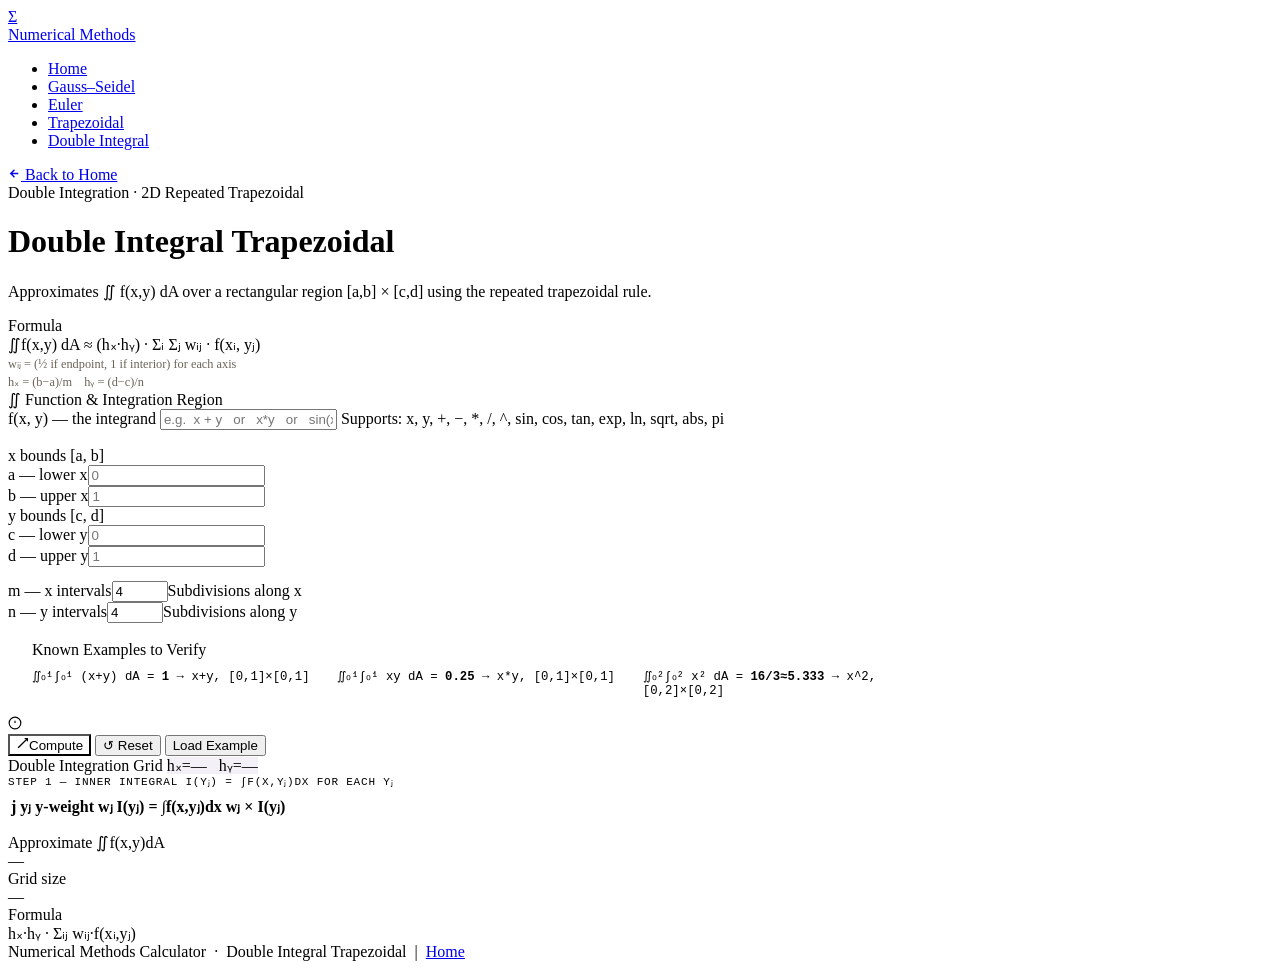
==== double-integral.html @ 56aa22df "Add files via upload" ====
<!DOCTYPE html>
<html lang="en">
<head>
  <meta charset="UTF-8"/>
  <meta name="viewport" content="width=device-width, initial-scale=1.0"/>
  <title>Double Integral Trapezoidal · NMC</title>
  <link rel="stylesheet" href="style.css"/>
</head>
<body class="page-dtrap">

<nav class="navbar">
  <a href="index.html" class="nav-brand">
    <div class="nav-brand-icon">Σ</div>
    <span class="nav-brand-text">Numerical Methods</span>
  </a>
  <ul class="nav-links">
    <li><a href="index.html">Home</a></li>
    <li><a href="gauss-seidel.html">Gauss–Seidel</a></li>
    <li><a href="euler.html">Euler</a></li>
    <li><a href="trapezoidal.html">Trapezoidal</a></li>
    <li><a href="double-integral.html" class="active">Double Integral</a></li>
  </ul>
</nav>

<div class="wrap">
<div class="calc-page">

  <a href="index.html" class="back-link">
    <svg width="13" height="13" viewBox="0 0 24 24" fill="none" stroke="currentColor" stroke-width="2.5"><path d="M19 12H5M12 19l-7-7 7-7"/></svg>
    Back to Home
  </a>

  <div class="page-eyebrow">Double Integration · 2D Repeated Trapezoidal</div>
  <h1 class="page-title">Double Integral Trapezoidal</h1>
  <p class="page-subtitle">Approximates ∬ f(x,y) dA over a rectangular region [a,b] × [c,d] using the repeated trapezoidal rule.</p>

  <div class="formula-card" style="border-left-color:var(--violet)">
    <span class="formula-label">Formula</span>
    <div class="formula-text">
      ∬f(x,y) dA ≈ (hₓ·hᵧ) · Σᵢ Σⱼ wᵢⱼ · f(xᵢ, yⱼ)<br>
      <span style="font-size:.77rem;color:#6b6358">wᵢⱼ = (½ if endpoint, 1 if interior) for each axis<br>hₓ = (b−a)/m &nbsp;&nbsp; hᵧ = (d−c)/n</span>
    </div>
  </div>

  <div class="form-panel">
    <div class="panel-heading"><span class="picon">∬</span> Function &amp; Integration Region</div>
    <div class="form-group" style="margin-bottom:1.1rem">
      <label class="form-label">f(x, y) — the integrand</label>
      <input class="form-input" type="text" id="dtrap-f" placeholder="e.g.  x + y   or   x*y   or   sin(x)*cos(y)"/>
      <span class="form-hint">Supports: x, y, +, −, *, /, ^, sin, cos, tan, exp, ln, sqrt, abs, pi</span>
    </div>
    <div class="form-row cols-2" style="margin-bottom:.85rem">
      <div>
        <div class="fsec">x bounds [a, b]</div>
        <div class="form-row cols-2">
          <div class="form-group"><label class="form-label">a — lower x</label><input class="form-input" type="number" id="dtrap-a" placeholder="0" step="any"/></div>
          <div class="form-group"><label class="form-label">b — upper x</label><input class="form-input" type="number" id="dtrap-b" placeholder="1" step="any"/></div>
        </div>
      </div>
      <div>
        <div class="fsec">y bounds [c, d]</div>
        <div class="form-row cols-2">
          <div class="form-group"><label class="form-label">c — lower y</label><input class="form-input" type="number" id="dtrap-c" placeholder="0" step="any"/></div>
          <div class="form-group"><label class="form-label">d — upper y</label><input class="form-input" type="number" id="dtrap-d" placeholder="1" step="any"/></div>
        </div>
      </div>
    </div>
    <div class="form-row cols-2">
      <div class="form-group"><label class="form-label">m — x intervals</label><input class="form-input" type="number" id="dtrap-m" value="4" min="1" max="100"/><span class="form-hint">Subdivisions along x</span></div>
      <div class="form-group"><label class="form-label">n — y intervals</label><input class="form-input" type="number" id="dtrap-n" value="4" min="1" max="100"/><span class="form-hint">Subdivisions along y</span></div>
    </div>
  </div>

  <div class="form-panel" style="padding:1.1rem 1.5rem">
    <div class="panel-heading" style="margin-bottom:.65rem">Known Examples to Verify</div>
    <div style="display:grid;grid-template-columns:repeat(auto-fill,minmax(260px,1fr));gap:.35rem">
      <div style="font-family:'Source Code Pro',monospace;font-size:.77rem;color:var(--ink3)">∬₀¹∫₀¹ (x+y) dA = <b style="color:var(--violet)">1</b> → x+y, [0,1]×[0,1]</div>
      <div style="font-family:'Source Code Pro',monospace;font-size:.77rem;color:var(--ink3)">∬₀¹∫₀¹ xy dA = <b style="color:var(--violet)">0.25</b> → x*y, [0,1]×[0,1]</div>
      <div style="font-family:'Source Code Pro',monospace;font-size:.77rem;color:var(--ink3)">∬₀²∫₀² x² dA = <b style="color:var(--violet)">16/3≈5.333</b> → x^2, [0,2]×[0,2]</div>
    </div>
  </div>

  <div class="error-banner" id="dtrap-error"><svg width="14" height="14" viewBox="0 0 24 24" fill="none" stroke="currentColor" stroke-width="2"><circle cx="12" cy="12" r="10"/><line x1="12" y1="8" x2="12" y2="12"/><line x1="12" y1="16" x2="12.01" y2="16"/></svg><span></span></div>

  <div class="btn-group">
    <button class="btn-primary" style="background:var(--violet)" onclick="DT.run()"><svg width="13" height="13" viewBox="0 0 24 24" fill="none" stroke="currentColor" stroke-width="2.5"><polyline points="16 3 21 3 21 8"/><line x1="4" y1="20" x2="21" y2="3"/></svg>Compute</button>
    <button class="btn-secondary" onclick="DT.reset()">↺ Reset</button>
    <button class="btn-secondary" onclick="DT.example()">Load Example</button>
  </div>

  <div class="results-section" id="dtrap-results">
    <div class="res-header">
      <span class="res-title">Double Integration Grid</span>
      <span class="res-badge" style="color:var(--violet);border-color:rgba(107,63,160,.2);background:rgba(107,63,160,.08)">hₓ=<span id="dt-hx">—</span> &nbsp; hᵧ=<span id="dt-hy">—</span></span>
    </div>

    <div style="margin-bottom:.85rem">
      <div style="font-family:'Source Code Pro',monospace;font-size:.69rem;color:var(--ink4);text-transform:uppercase;letter-spacing:.07em;margin-bottom:.4rem">Step 1 — Inner integral I(yⱼ) = ∫f(x,yⱼ)dx for each yⱼ</div>
      <div class="table-wrapper"><table>
        <thead><tr><th>j</th><th>yⱼ</th><th>y-weight wⱼ</th><th>I(yⱼ) = ∫f(x,yⱼ)dx</th><th>wⱼ × I(yⱼ)</th></tr></thead>
        <tbody id="dt-tbody-y"></tbody>
      </table></div>
    </div>

    <div id="dt-grid-wrap" style="display:none;margin-bottom:.85rem">
      <div style="font-family:'Source Code Pro',monospace;font-size:.69rem;color:var(--ink4);text-transform:uppercase;letter-spacing:.07em;margin-bottom:.4rem">Full f(xᵢ, yⱼ) Evaluation Grid</div>
      <div class="table-wrapper" style="overflow-x:auto"><table id="dt-grid-table"></table></div>
    </div>
    <button class="btn-secondary" id="dt-toggle-btn" onclick="DT.toggleGrid()" style="margin-bottom:1rem;display:none">Show Full Grid</button>

    <div class="final-panel">
      <div><div class="rb-label">Approximate ∬f(x,y)dA</div><div class="rb-value v" id="dt-final">—</div></div>
      <div><div class="rb-label">Grid size</div><div class="rb-value sm" id="dt-grid-size">—</div></div>
      <div><div class="rb-label">Formula</div><div class="rb-value sm">hₓ·hᵧ · Σᵢⱼ wᵢⱼ·f(xᵢ,yⱼ)</div></div>
    </div>
  </div>

</div>
</div>

<footer>Numerical Methods Calculator &nbsp;·&nbsp; Double Integral Trapezoidal &nbsp;|&nbsp; <a href="index.html">Home</a></footer>

<script src="script.js"></script>
</body>
</html>
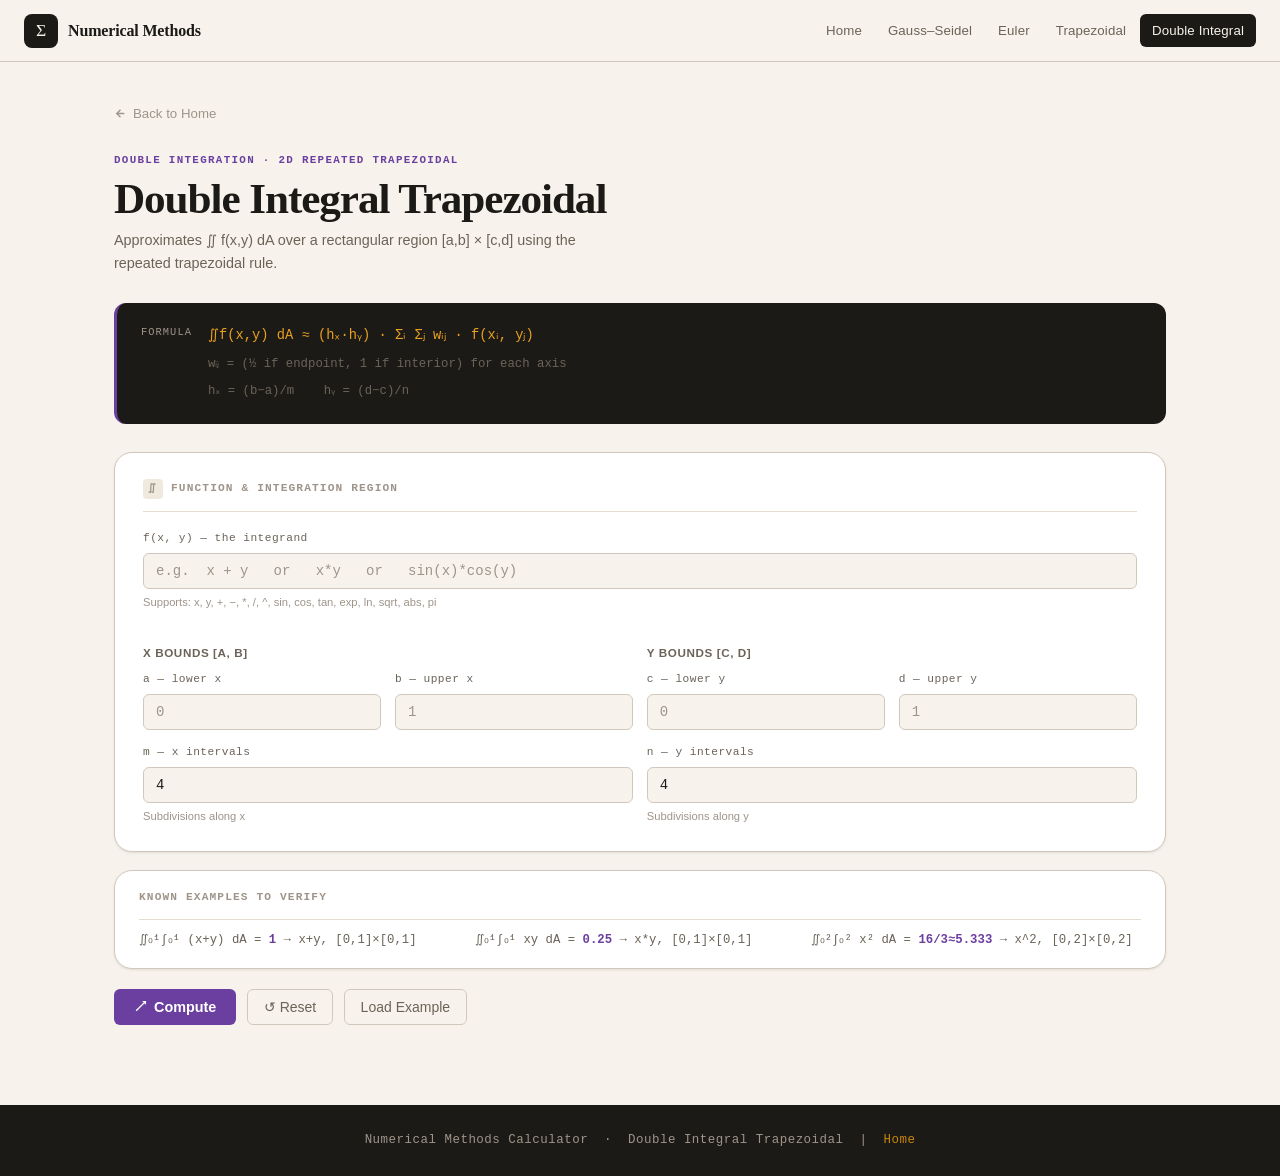
==== commit 96a33184: "Update double-integral.html" ====
--- a/double-integral.html
+++ b/double-integral.html
@@ -4,7 +4,7 @@
   <meta charset="UTF-8"/>
   <meta name="viewport" content="width=device-width, initial-scale=1.0"/>
   <title>Double Integral Trapezoidal · NMC</title>
-  <link rel="stylesheet" href="style.css"/>
+  <link rel="stylesheet" href="Style.css"/>
 </head>
 <body class="page-dtrap">
 
@@ -122,4 +122,4 @@
 
 <script src="script.js"></script>
 </body>
-</html>+</html>
--- a/Style.css
+++ b/Style.css
@@ -0,0 +1,192 @@
+@import url('https://fonts.googleapis.com/css2?family=Playfair+Display:ital,wght@0,400;0,600;0,700;1,400;1,600&family=Source+Code+Pro:wght@300;400;500;600&family=Lato:wght@300;400;700&display=swap');
+
+/* ═══════════════════════════════════════════════════════
+   DESIGN TOKENS
+═══════════════════════════════════════════════════════ */
+:root {
+  --cream:      #f7f3ec;
+  --cream2:     #efe9de;
+  --cream3:     #e5ddd0;
+  --parchment:  #d9cfc0;
+  --ink:        #1c1a16;
+  --ink2:       #3a3630;
+  --ink3:       #6b6358;
+  --ink4:       #9e948a;
+  --amber:      #c8860a;
+  --amber2:     #e8a020;
+  --amber-pale: #fdf0d5;
+  --teal:       #1a7a6e;
+  --teal-pale:  #e6f4f2;
+  --rust:       #b84a2a;
+  --rust-pale:  #faeee9;
+  --violet:     #6b3fa0;
+  --violet-pale:#f0eaf8;
+  --border:     #d0c8bc;
+  --shadow-sm:  0 1px 3px rgba(28,26,22,.08),0 1px 2px rgba(28,26,22,.04);
+  --shadow-md:  0 4px 16px rgba(28,26,22,.10),0 2px 4px rgba(28,26,22,.06);
+  --shadow-lg:  0 12px 40px rgba(28,26,22,.14),0 4px 8px rgba(28,26,22,.08);
+  --r-sm: 6px; --r-md: 12px; --r-lg: 18px;
+  --tr: 220ms cubic-bezier(.4,0,.2,1);
+}
+*,*::before,*::after{box-sizing:border-box;margin:0;padding:0}
+html{scroll-behavior:smooth;font-size:16px}
+body{font-family:'Lato',sans-serif;font-weight:300;background:var(--cream);color:var(--ink2);min-height:100vh;line-height:1.6;overflow-x:hidden}
+
+/* ── NAVBAR ── */
+.navbar{position:sticky;top:0;z-index:100;background:rgba(247,243,236,.93);backdrop-filter:blur(16px);border-bottom:1px solid var(--border);padding:0 1.5rem;display:flex;align-items:center;justify-content:space-between;height:62px}
+.nav-brand{display:flex;align-items:center;gap:10px;text-decoration:none;color:var(--ink)}
+.nav-brand-icon{width:34px;height:34px;background:var(--ink);border-radius:8px;display:flex;align-items:center;justify-content:center;font-family:'Playfair Display',serif;font-size:1.1rem;color:var(--cream);flex-shrink:0}
+.nav-brand-text{font-family:'Playfair Display',serif;font-size:1rem;font-weight:600;color:var(--ink);letter-spacing:-.01em}
+.nav-links{display:flex;align-items:center;gap:2px;list-style:none}
+.nav-links a{display:block;padding:6px 12px;border-radius:var(--r-sm);text-decoration:none;font-size:.83rem;font-weight:400;color:var(--ink3);transition:var(--tr);letter-spacing:.01em}
+.nav-links a:hover{background:var(--cream2);color:var(--ink)}
+.nav-links a.active{background:var(--ink);color:var(--cream)}
+
+/* ── CONTAINER ── */
+.wrap{max-width:1100px;margin:0 auto;padding:0 1.5rem}
+
+/* ── HOME HERO ── */
+.home-hero{text-align:center;padding:4rem 1rem 2.5rem}
+.hero-eyebrow{display:inline-flex;align-items:center;gap:8px;font-family:'Source Code Pro',monospace;font-size:.72rem;font-weight:500;letter-spacing:.12em;text-transform:uppercase;color:var(--amber);background:var(--amber-pale);border:1px solid rgba(200,134,10,.2);border-radius:100px;padding:5px 14px;margin-bottom:1.5rem}
+.hero-eyebrow::before{content:'';width:5px;height:5px;background:var(--amber);border-radius:50%;animation:blink 2.5s ease-in-out infinite}
+@keyframes blink{0%,100%{opacity:1}50%{opacity:.25}}
+.hero-title{font-family:'Playfair Display',serif;font-size:clamp(2.3rem,5vw,3.7rem);font-weight:700;line-height:1.08;color:var(--ink);letter-spacing:-.025em;margin-bottom:1.2rem}
+.hero-title em{font-style:italic;color:var(--amber)}
+.hero-desc{font-size:1.05rem;color:var(--ink3);max-width:520px;margin:0 auto 2.5rem;font-weight:300;line-height:1.7}
+.stats-bar{display:flex;align-items:center;justify-content:center;gap:2.5rem;padding:1.2rem 1rem;margin-bottom:2.5rem;border-top:1px solid var(--cream3);border-bottom:1px solid var(--cream3);flex-wrap:wrap}
+.stat-item{text-align:center}
+.stat-num{font-family:'Playfair Display',serif;font-size:1.6rem;font-weight:700;color:var(--ink);line-height:1}
+.stat-label{font-family:'Source Code Pro',monospace;font-size:.65rem;letter-spacing:.08em;text-transform:uppercase;color:var(--ink4);margin-top:3px}
+.stat-sep{width:1px;height:36px;background:var(--cream3)}
+.section-divider{display:flex;align-items:center;gap:1rem;margin-bottom:2rem}
+.sdl{flex:1;height:1px;background:var(--border)}
+.sdlabel{font-family:'Source Code Pro',monospace;font-size:.7rem;letter-spacing:.1em;text-transform:uppercase;color:var(--ink4)}
+
+/* ── CARDS ── */
+.cards-grid{display:grid;grid-template-columns:repeat(auto-fit,minmax(250px,1fr));gap:1.25rem;padding-bottom:4rem}
+.calc-card{background:#fff;border:1px solid var(--border);border-radius:var(--r-lg);padding:1.75rem;display:flex;flex-direction:column;box-shadow:var(--shadow-sm);transition:var(--tr);position:relative;overflow:hidden;cursor:pointer}
+.calc-card::after{content:'';position:absolute;bottom:0;left:0;right:0;height:3px;background:var(--card-accent,var(--amber));transform:scaleX(0);transform-origin:left;transition:transform .3s cubic-bezier(.34,1.56,.64,1)}
+.calc-card:hover{transform:translateY(-3px);box-shadow:var(--shadow-lg);border-color:var(--card-accent,var(--amber))}
+.calc-card:hover::after{transform:scaleX(1)}
+.calc-card:nth-child(1){--card-accent:var(--amber)}
+.calc-card:nth-child(2){--card-accent:var(--teal)}
+.calc-card:nth-child(3){--card-accent:var(--rust)}
+.calc-card:nth-child(4){--card-accent:var(--violet)}
+.card-num{font-family:'Playfair Display',serif;font-size:2.8rem;font-weight:700;color:var(--cream3);line-height:1;margin-bottom:.85rem;letter-spacing:-.04em;user-select:none}
+.card-tag{font-family:'Source Code Pro',monospace;font-size:.68rem;font-weight:600;letter-spacing:.1em;text-transform:uppercase;color:var(--card-accent,var(--amber));margin-bottom:.4rem}
+.card-title{font-family:'Playfair Display',serif;font-size:1.3rem;font-weight:600;color:var(--ink);margin-bottom:.6rem;line-height:1.25}
+.card-desc{font-size:.875rem;color:var(--ink3);line-height:1.65;flex:1;margin-bottom:1.25rem}
+.card-formula-chip{display:inline-flex;align-items:center;background:var(--cream2);border:1px solid var(--border);border-radius:var(--r-sm);padding:5px 10px;font-family:'Source Code Pro',monospace;font-size:.73rem;color:var(--ink3);margin-bottom:1.25rem}
+.btn-card{display:inline-flex;align-items:center;justify-content:center;gap:8px;background:var(--card-accent,var(--amber));color:#fff;text-decoration:none;border:none;border-radius:var(--r-sm);padding:10px 18px;font-family:'Lato',sans-serif;font-size:.875rem;font-weight:700;cursor:pointer;transition:var(--tr);width:100%}
+.btn-card:hover{opacity:.87;transform:translateY(-1px)}
+.btn-card svg{transition:transform .2s ease}
+.btn-card:hover svg{transform:translateX(3px)}
+
+/* ── CALC PAGE LAYOUT ── */
+.calc-page{padding:2.5rem 0 5rem;animation:fadeUp .45s ease both}
+@keyframes fadeUp{from{opacity:0;transform:translateY(16px)}to{opacity:1;transform:translateY(0)}}
+.back-link{display:inline-flex;align-items:center;gap:6px;color:var(--ink4);text-decoration:none;font-size:.83rem;margin-bottom:1.75rem;transition:color var(--tr)}
+.back-link:hover{color:var(--ink)}
+.page-eyebrow{font-family:'Source Code Pro',monospace;font-size:.68rem;font-weight:600;letter-spacing:.12em;text-transform:uppercase;color:var(--page-accent,var(--amber));margin-bottom:.35rem}
+.page-title{font-family:'Playfair Display',serif;font-size:clamp(1.8rem,3.5vw,2.7rem);font-weight:700;color:var(--ink);line-height:1.1;letter-spacing:-.025em;margin-bottom:.4rem}
+.page-subtitle{font-size:.9rem;color:var(--ink3);max-width:500px;margin-bottom:1.75rem}
+
+/* ── FORMULA BOX ── */
+.formula-card{background:var(--ink);color:var(--cream);border-radius:var(--r-md);padding:1.2rem 1.5rem;margin-bottom:1.75rem;display:flex;align-items:flex-start;gap:1rem;flex-wrap:wrap;border-left:3px solid var(--page-accent,var(--amber))}
+.formula-label{font-family:'Source Code Pro',monospace;font-size:.65rem;letter-spacing:.1em;text-transform:uppercase;color:var(--ink4);flex-shrink:0;padding-top:2px}
+.formula-text{font-family:'Source Code Pro',monospace;font-size:.86rem;color:var(--amber2);line-height:2;flex:1}
+
+/* ── FORM PANELS ── */
+.form-panel{background:#fff;border:1px solid var(--border);border-radius:var(--r-lg);padding:1.6rem 1.75rem;margin-bottom:1.1rem;box-shadow:var(--shadow-sm)}
+.panel-heading{font-family:'Source Code Pro',monospace;font-size:.7rem;font-weight:600;letter-spacing:.1em;text-transform:uppercase;color:var(--ink4);margin-bottom:1.1rem;padding-bottom:.8rem;border-bottom:1px solid var(--cream3);display:flex;align-items:center;gap:8px}
+.picon{width:20px;height:20px;background:var(--cream2);border-radius:4px;display:flex;align-items:center;justify-content:center;font-size:.65rem}
+.form-row{display:grid;gap:.85rem}
+.cols-2{grid-template-columns:repeat(2,1fr)}
+.cols-3{grid-template-columns:repeat(3,1fr)}
+.cols-4{grid-template-columns:repeat(4,1fr)}
+.form-group{display:flex;flex-direction:column;gap:5px}
+.form-label{font-family:'Source Code Pro',monospace;font-size:.7rem;font-weight:500;color:var(--ink3);letter-spacing:.04em}
+.form-input{background:var(--cream);border:1px solid var(--border);border-radius:var(--r-sm);padding:9px 12px;font-family:'Source Code Pro',monospace;font-size:.875rem;color:var(--ink);transition:var(--tr);outline:none;width:100%}
+.form-input::placeholder{color:var(--ink4);font-weight:300}
+.form-input:focus{border-color:var(--page-accent,var(--amber));background:#fff;box-shadow:0 0 0 3px rgba(200,134,10,.1)}
+.form-input.has-error{border-color:var(--rust);box-shadow:0 0 0 3px rgba(184,74,42,.1)}
+.form-hint{font-size:.7rem;color:var(--ink4)}
+.eq-row{background:var(--cream);border:1px solid var(--cream3);border-radius:var(--r-sm);padding:.9rem;margin-bottom:.65rem}
+.eq-label{font-family:'Source Code Pro',monospace;font-size:.67rem;color:var(--ink4);margin-bottom:.55rem}
+.fsec{font-size:.73rem;font-weight:700;color:var(--ink3);text-transform:uppercase;letter-spacing:.05em;margin:.9rem 0 .55rem}
+
+/* ── BUTTONS ── */
+.btn-group{display:flex;gap:.65rem;flex-wrap:wrap;margin-top:1.25rem}
+.btn-primary{display:inline-flex;align-items:center;gap:7px;background:var(--page-accent,var(--amber));color:#fff;border:none;border-radius:var(--r-sm);padding:10px 20px;font-family:'Lato',sans-serif;font-size:.9rem;font-weight:700;cursor:pointer;transition:var(--tr)}
+.btn-primary:hover{opacity:.87;transform:translateY(-1px);box-shadow:var(--shadow-md)}
+.btn-primary:active{transform:translateY(0)}
+.btn-secondary{display:inline-flex;align-items:center;gap:6px;background:transparent;color:var(--ink3);border:1px solid var(--border);border-radius:var(--r-sm);padding:9px 16px;font-family:'Lato',sans-serif;font-size:.875rem;cursor:pointer;transition:var(--tr)}
+.btn-secondary:hover{background:var(--cream2);color:var(--ink);border-color:var(--parchment)}
+
+/* ── ERROR ── */
+.error-banner{display:none;background:var(--rust-pale);border:1px solid rgba(184,74,42,.2);border-left:3px solid var(--rust);border-radius:var(--r-sm);padding:9px 13px;font-size:.85rem;color:var(--rust);margin-top:.85rem;align-items:center;gap:7px}
+.error-banner.show{display:flex}
+
+/* ── RESULTS ── */
+.results-section{display:none;margin-top:1.75rem;animation:fadeUp .4s ease both}
+.results-section.show{display:block}
+.res-header{display:flex;align-items:center;justify-content:space-between;margin-bottom:.85rem;flex-wrap:wrap;gap:.5rem}
+.res-title{font-family:'Playfair Display',serif;font-size:1.15rem;font-weight:600;color:var(--ink)}
+.res-badge{display:inline-flex;align-items:center;gap:5px;background:rgba(26,122,110,.09);border:1px solid rgba(26,122,110,.2);color:var(--teal);border-radius:100px;padding:3px 10px;font-family:'Source Code Pro',monospace;font-size:.67rem;font-weight:600;letter-spacing:.06em;text-transform:uppercase}
+.res-badge::before{content:'';width:5px;height:5px;background:var(--teal);border-radius:50%}
+.table-wrapper{background:#fff;border:1px solid var(--border);border-radius:var(--r-md);overflow:hidden;box-shadow:var(--shadow-sm);overflow-x:auto}
+table{width:100%;border-collapse:collapse;min-width:460px}
+thead tr{background:var(--ink)}
+th{padding:10px 15px;text-align:left;font-family:'Source Code Pro',monospace;font-size:.69rem;font-weight:600;letter-spacing:.08em;text-transform:uppercase;color:var(--cream2);white-space:nowrap}
+td{padding:8px 15px;font-family:'Source Code Pro',monospace;font-size:.82rem;color:var(--ink3);border-bottom:1px solid var(--cream2);white-space:nowrap}
+tbody tr:last-child td{border-bottom:none}
+tbody tr:nth-child(even) td{background:var(--cream)}
+tbody tr:hover td{background:var(--amber-pale);color:var(--ink)}
+td.hi{color:var(--ink);font-weight:600}
+td.ca{color:var(--amber);font-weight:600}
+td.ct{color:var(--teal);font-weight:600}
+td.cv{color:var(--violet);font-weight:600}
+td.dim{color:var(--ink4)}
+.final-panel{background:var(--ink);border-radius:var(--r-md);padding:1.4rem 1.75rem;margin-top:1.1rem;display:flex;align-items:center;flex-wrap:wrap;gap:1.75rem}
+.rb-label{font-family:'Source Code Pro',monospace;font-size:.64rem;letter-spacing:.1em;text-transform:uppercase;color:var(--ink4)}
+.rb-value{font-family:'Playfair Display',serif;font-size:1.5rem;font-weight:600;color:var(--amber2);letter-spacing:-.02em}
+.rb-value.t{color:#5ecec4}
+.rb-value.v{color:#c49bff}
+.rb-value.sm{font-size:1rem;color:var(--cream2)}
+
+/* ── PAGE ACCENT OVERRIDES ── */
+.page-gauss{--page-accent:var(--amber)}
+.page-euler{--page-accent:var(--teal)}
+.page-trap {--page-accent:var(--rust)}
+.page-dtrap{--page-accent:var(--violet)}
+.page-euler .form-input:focus{box-shadow:0 0 0 3px rgba(26,122,110,.11)}
+.page-trap  .form-input:focus{box-shadow:0 0 0 3px rgba(184,74,42,.11)}
+.page-dtrap .form-input:focus{box-shadow:0 0 0 3px rgba(107,63,160,.11)}
+
+/* ── GAUSS–SEIDEL STEP WORKING ── */
+.iter-block{background:#fff;border:1px solid var(--border);border-radius:var(--r-md);padding:1.4rem 1.75rem;margin-bottom:1rem;box-shadow:var(--shadow-sm)}
+.iter-block-title{font-family:'Playfair Display',serif;font-size:1rem;font-weight:600;color:var(--ink);margin-bottom:1rem;padding-bottom:.6rem;border-bottom:2px solid var(--amber);display:inline-block}
+.iter-step{display:flex;flex-direction:column;gap:3px;margin-bottom:.9rem;padding-left:.75rem;border-left:3px solid var(--cream3)}
+.iter-step:last-child{margin-bottom:0}
+.iter-step-line{font-family:'Source Code Pro',monospace;font-size:.84rem;color:var(--ink3);line-height:1.7}
+.iter-step-line.sub{color:var(--ink4);font-size:.8rem;padding-left:1.1rem}
+.iter-step-line.result{color:var(--amber);font-weight:600;font-size:.88rem}
+.iter-step-label{font-family:'Source Code Pro',monospace;font-size:.7rem;font-weight:600;text-transform:uppercase;letter-spacing:.07em;color:var(--ink4);margin-bottom:.25rem}
+.gs-derived{background:var(--cream);border:1px solid var(--cream3);border-radius:var(--r-sm);padding:.9rem 1.1rem;margin-bottom:1.25rem;font-family:'Source Code Pro',monospace;font-size:.82rem;color:var(--ink2);line-height:1.9}
+
+/* ── FOOTER ── */
+footer{background:var(--ink);color:var(--ink4);text-align:center;padding:1.6rem 1rem;font-size:.78rem;font-family:'Source Code Pro',monospace;letter-spacing:.04em}
+footer a{color:var(--amber);text-decoration:none}
+
+/* ── RESPONSIVE ── */
+@media(max-width:768px){
+  .nav-links a{padding:5px 8px;font-size:.78rem}
+  .nav-brand-text{display:none}
+  .cols-3,.cols-4{grid-template-columns:repeat(2,1fr)}
+  .form-panel{padding:1.2rem}
+}
+@media(max-width:480px){
+  .cols-2,.cols-3,.cols-4{grid-template-columns:1fr}
+  .cards-grid{grid-template-columns:1fr}
+  .stat-sep{display:none}
+}
